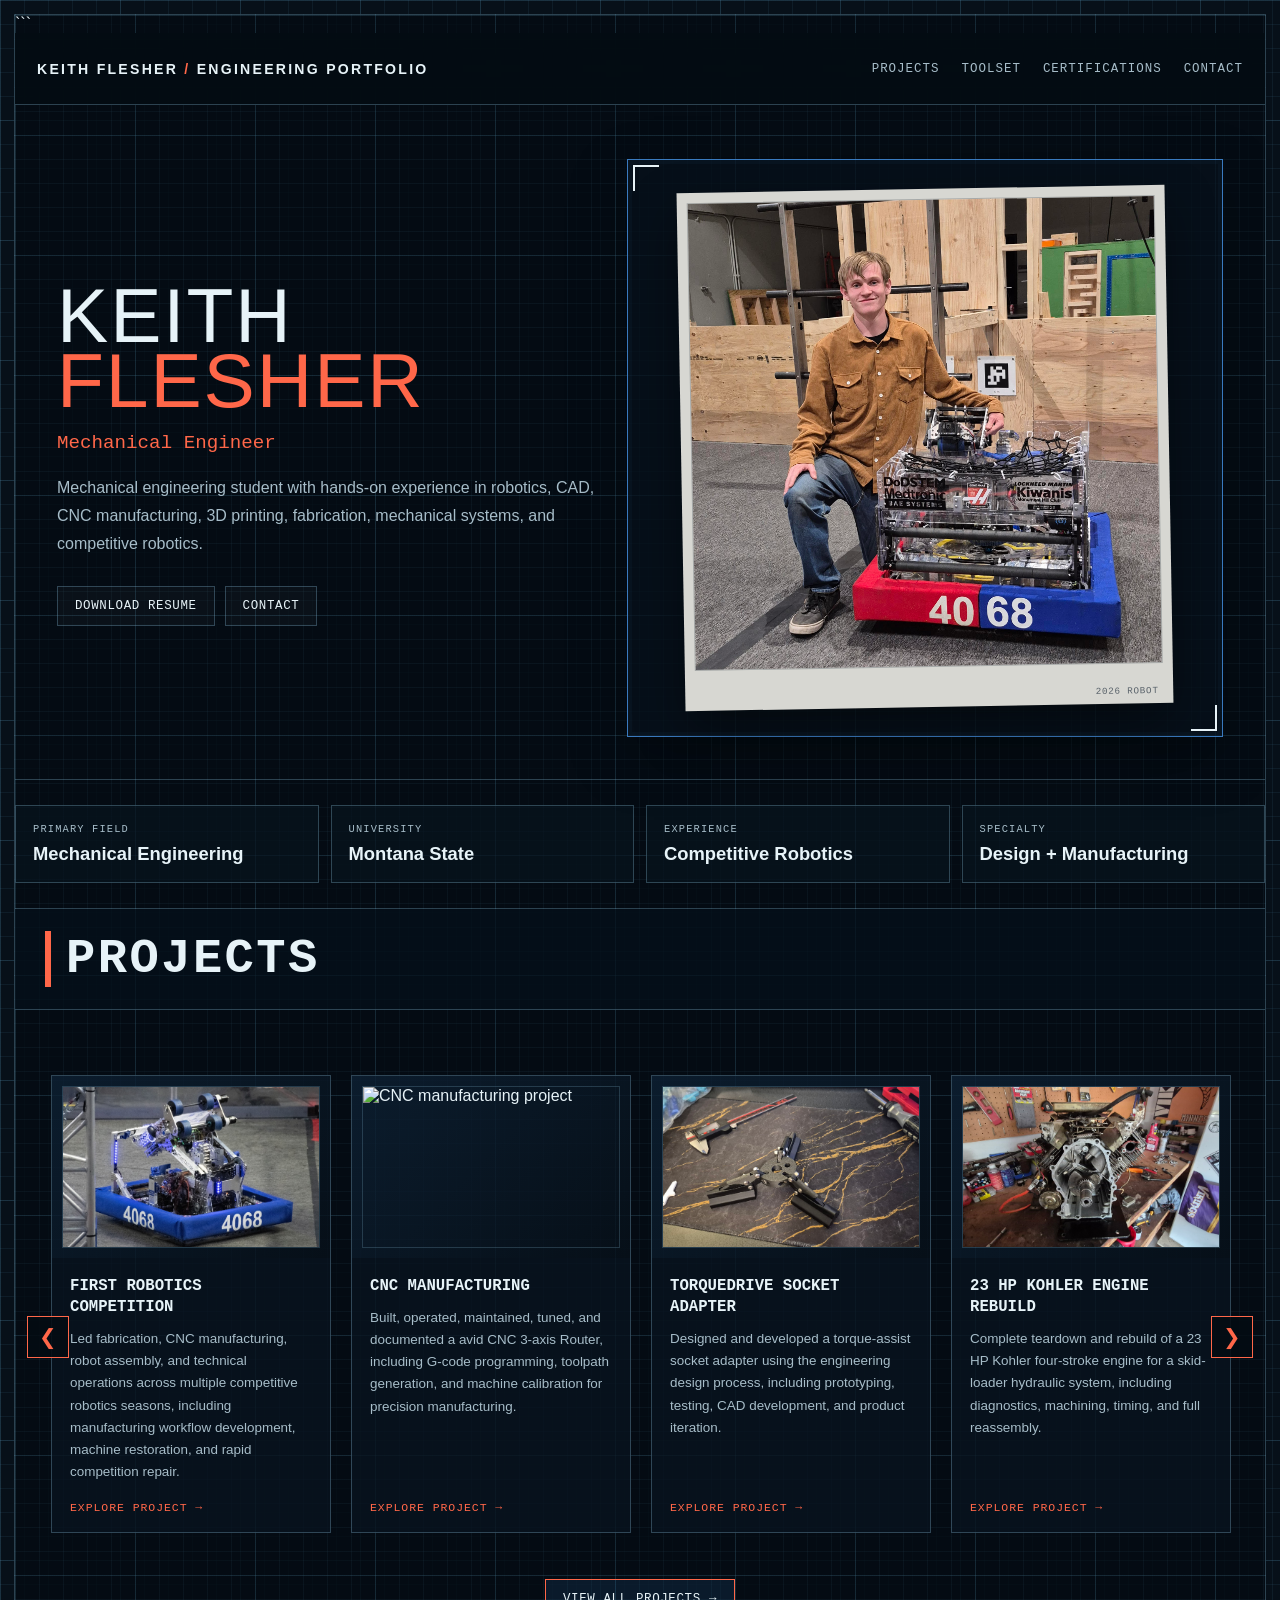
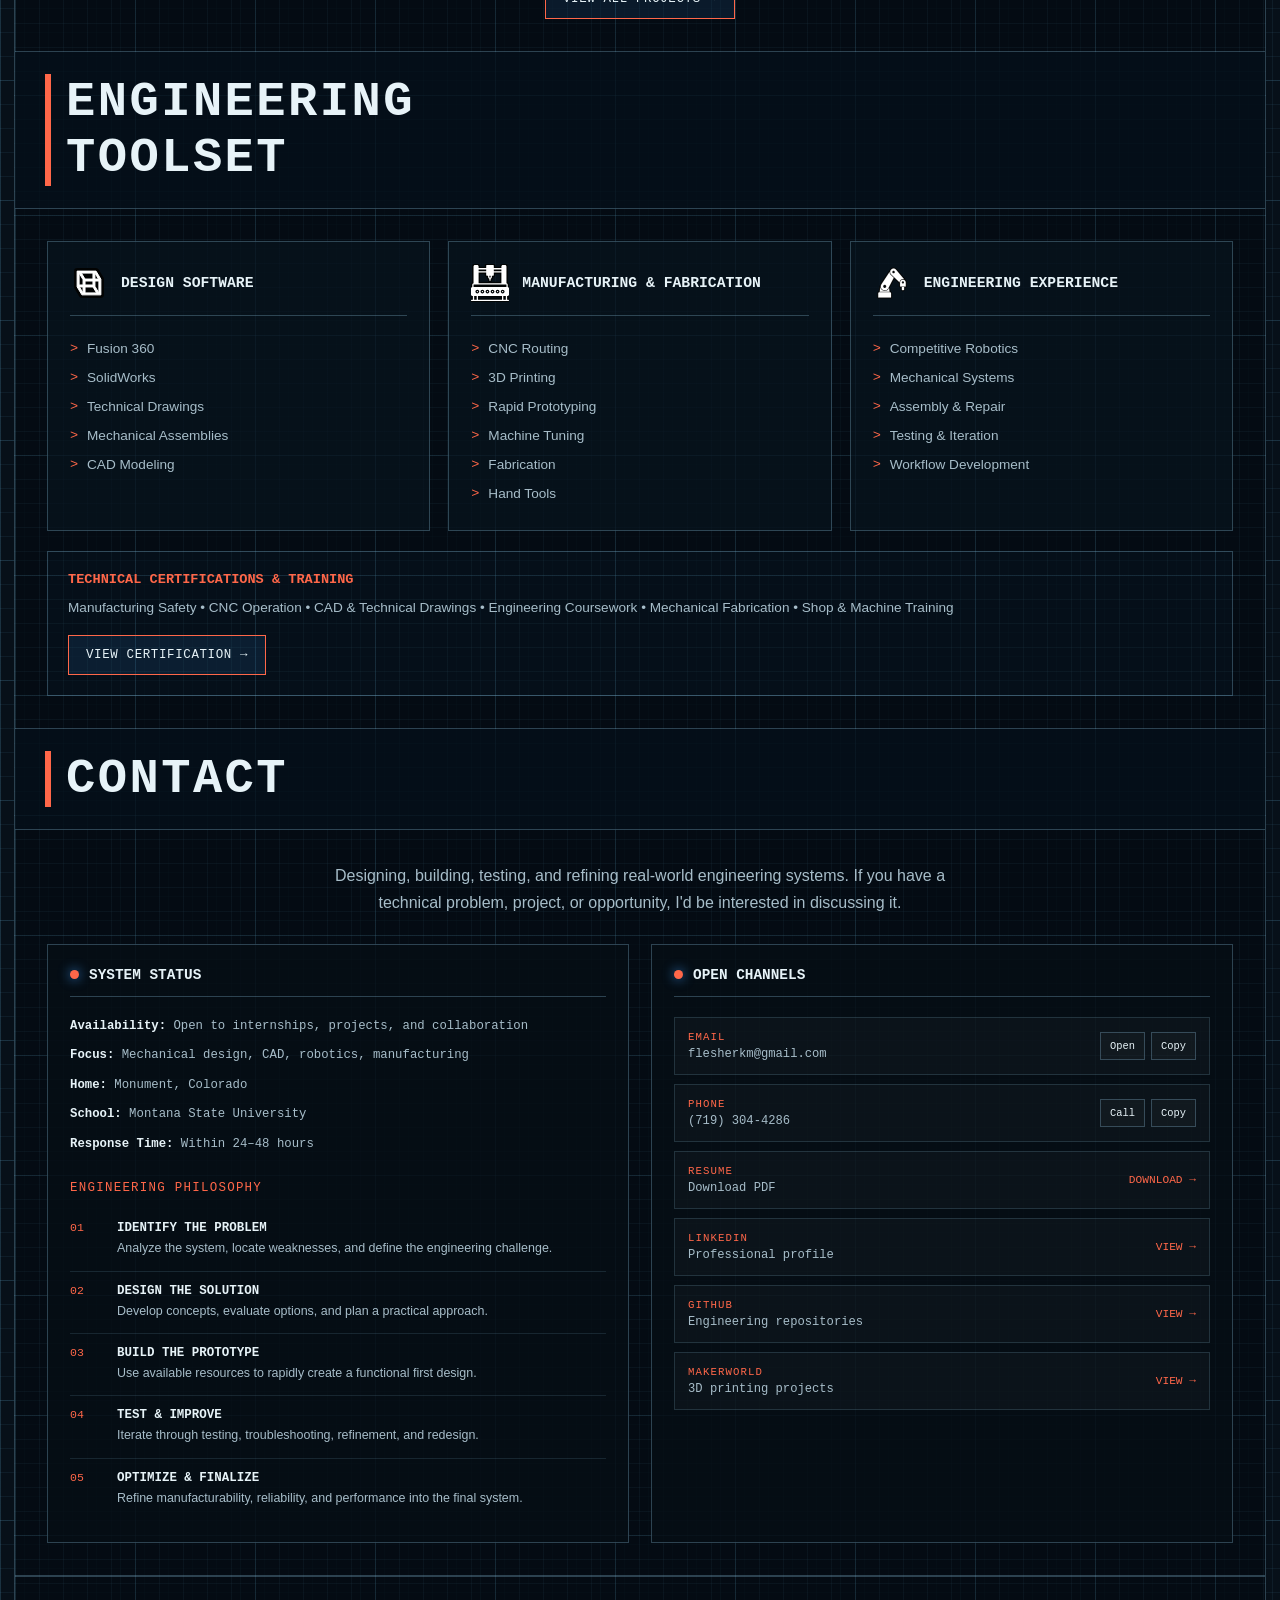
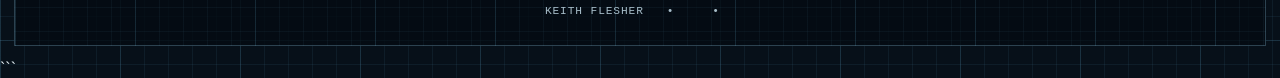
==== index.html @ c988da74 "ugrade styles" ====
<!DOCTYPE html>

<html lang="en">
<head>
  <meta charset="UTF-8" />
  <meta name="viewport" content="width=device-width, initial-scale=1.0" />
  <meta name="description" content="Keith Flesher — Mechanical Engineering Portfolio specializing in robotics, manufacturing, CAD, CNC, and mechanical systems." />

  <title>Keith Flesher | Mechanical Engineering Portfolio</title>

  <link rel="preconnect" href="https://fonts.googleapis.com">
  <link rel="preconnect" href="https://fonts.gstatic.com" crossorigin>
  <link href="https://fonts.googleapis.com/css2?family=Patrick+Hand&display=swap" rel="stylesheet">

  <style>
    :root {
      --bg: #071019;
      --panel: rgba(245, 236, 243, 0.88);
      --panel-light: rgba(8, 20, 31, 0.68);
      --line: rgba(138, 192, 220, 0.30);
      --line-bright: rgba(62, 159, 255, 0.62);
      --grid-small: rgba(102, 177, 218, 0.08);
      --grid-large: rgba(102, 177, 218, 0.14);

      --text: #e7f3f8;
      --muted: #a7bdc9;
      --accent: #ff6749;
      --accent-bright: #6db7ff;
      --orange: #ff6749;

      --paper: #e8e2d2;
      --paper-text: #20242a;

      --max-width: 1500px;
    }

    * {
      box-sizing: border-box;
    }

    html {
      scroll-behavior: smooth;
    }

    body {
      margin: 0;
      color: var(--text);
      font-family: Inter, Arial, Helvetica, sans-serif;

      background-color: var(--bg);

      background-image:
        linear-gradient(var(--grid-large) 1px, transparent 1px),
        linear-gradient(90deg, var(--grid-large) 1px, transparent 1px),
        linear-gradient(var(--grid-small) 1px, transparent 1px),
        linear-gradient(90deg, var(--grid-small) 1px, transparent 1px);

      background-size:
        120px 120px,
        120px 120px,
        24px 24px,
        24px 24px;

      min-height: 100vh;
    }

    body::before,
    body::after {
      content: "";
      position: fixed;
      z-index: -2;
      width: 45vw;
      height: 45vw;
      border-radius: 50%;
      filter: blur(120px);
      opacity: .12;
      background: #ff2ad100;/* Bacground glow */
      pointer-events: none;
    }

    body::before {
      left: -15vw;
      top: -15vw;
    }

    body::after {
      right: -15vw;
      bottom: -18vw;
    }

    a {
      color: inherit;
      text-decoration: none;
    }

    img {
      max-width: 100%;
    }

    /* =========================================================
       MAIN SHELL
    ========================================================= */

    .site-shell {
      width: min(100% - 28px, var(--max-width));
      margin: 14px auto;

      border: 1px solid var(--line);
      min-height: calc(100vh - 28px);

      background-color: rgba(4, 12, 19, 0.82);

      background-image:
        linear-gradient(rgba(102,177,218,.12) 1px, transparent 1px),
        linear-gradient(90deg, rgba(102,177,218,.12) 1px, transparent 1px),
        linear-gradient(rgba(102,177,218,.055) 1px, transparent 1px),
        linear-gradient(90deg, rgba(102,177,218,.055) 1px, transparent 1px);

      background-size:
        120px 120px,
        120px 120px,
        24px 24px,
        24px 24px;

      position: relative;
      overflow: hidden;
    }

    /* =========================================================
       TOP BAR
    ========================================================= */

    .topbar {
      display: flex;
      justify-content: space-between;
      align-items: center;

      min-height: 72px;
      padding: 14px 22px;

      border-bottom: 1px solid var(--line);

      backdrop-filter: blur(12px);

      position: sticky;
      top: 0;
      z-index: 100;

      background: rgba(4, 12, 19, .92);
    }

    .brand {
      font-weight: 800;
      letter-spacing: .16em;
      text-transform: uppercase;
      font-size: .88rem;
    }

    .brand span {
      color: var(--accent);
    }

    .topnav {
      display: flex;
      gap: 22px;

      color: var(--muted);
      font-family: "Courier New", monospace;
      font-size: .78rem;
      text-transform: uppercase;
      letter-spacing: .08em;
    }

    .topnav a {
      transition: color .2s ease;
    }

    .topnav a:hover {
      color: var(--accent);
    }

    /* =========================================================
       MOBILE MENU
    ========================================================= */

    .mobile-menu-button {
      display: none;

      border: 1px solid var(--line);
      background: rgba(62,159,255,.08);
      color: var(--text);

      padding: 9px 12px;
      cursor: pointer;
    }

    .mobile-menu {
      display: none;

      border-bottom: 1px solid var(--line);
      background: rgba(4, 12, 19, .96);
    }

    .mobile-menu.open {
      display: block;
    }

    .mobile-menu a {
      display: block;
      padding: 15px 20px;

      border-bottom: 1px solid rgba(138,192,220,.12);

      color: var(--muted);
      font-family: "Courier New", monospace;
      text-transform: uppercase;
      font-size: .8rem;
    }

    .mobile-menu a:hover {
      color: var(--accent);
      background: rgba(62,159,255,.05);
    }

    /* =========================================================
       PAGE GRID
    ========================================================= */

    .page {
      display: block;
    }

    /* =========================================================
       Scroll-snap
    ========================================================= */

    html {
  scroll-behavior: smooth;
  scroll-snap-type: y mandatory;
}

main > section {
  scroll-snap-align: start;
  scroll-snap-stop: always;
  scroll-margin-top: 72px;
}


   

    .

    .sidebar-nav a:hover,
    .sidebar-nav a.active {
      color: var(--accent);
      border-left-color: var(--accent);
      background: rgba(62,159,255,.07);
    }

    .sidebar-drawing {
      position: absolute;
      left: 18px;
      right: 18px;
      bottom: 24px;

      border: 1px solid var(--line);

      padding: 12px;

      color: var(--muted);

      font-family: "Courier New", monospace;
      font-size: .65rem;
      line-height: 1.65;
    }

    .sidebar-drawing .blue {
      color: var(--accent);
    }

    /* =========================================================
       HERO
    ========================================================= */

    .hero {
      display: grid;
      grid-template-columns: .95fr 1.05fr;

      gap: 30px;

      padding: 54px 42px 42px;

      min-height: 610px;

      border-bottom: 1px solid var(--line);

      align-items: center;
    }

    .eyebrow {
      margin-bottom: 13px;

      color: var(--accent);

      font-family: "Courier New", monospace;
      font-size: .75rem;
      text-transform: uppercase;
      letter-spacing: .15em;
    }

    .hero h1 {
      margin: 0;

      font-family: Impact, Haettenschweiler, "Arial Narrow Bold", sans-serif;
      font-weight: 500;

      font-size: clamp(3rem, 6vw, 6.5rem);
      line-height: .84;

      letter-spacing: .025em;
      text-transform: uppercase;
    }

    .hero h1 span {
      color: var(--accent);
    }

    .hero-subtitle {
      margin: 20px 0;

      color: var(--accent);

      font-family: "Courier New", monospace;
      font-size: 1.2rem;
    }

    .hero-description {
      max-width: 65ch;

      margin: 0;

      color: var(--muted);

      line-height: 1.75;
      font-size: 1rem;
    }

    .hero-meta {
      display: grid;
      gap: 8px;

      margin-top: 25px;

      color: #c9d8df;

      font-family: "Courier New", monospace;
      font-size: .74rem;
      line-height: 1.5;
    }

    /* =========================================================
       HERO VISUAL
    ========================================================= */

    .blueprint-frame {
      border: 1px solid rgba(78, 164, 255, .72);

      padding: 13px;

      position: relative;

      background: rgba(7, 18, 28, .72);

      box-shadow:
        inset 0 0 0 4px rgba(62,159,255,.03),
        0 20px 55px rgba(0,0,0,.25);
    }

    .blueprint-frame::before,
    .blueprint-frame::after {
      content: "";

      position: absolute;

      width: 24px;
      height: 24px;

      border-color: var(--accent);
    }

    .blueprint-frame::before {
      top: 5px;
      left: 5px;

      border-top: 2px solid;
      border-left: 2px solid;
    }

    .blueprint-frame::after {
      bottom: 5px;
      right: 5px;

      border-bottom: 2px solid;
      border-right: 2px solid;
    }

    .hero-photo {
      position: relative;

      transform: rotate(-1deg);

      background: #d7d7d2;

      color: #20252a;

      padding: 10px 10px 30px;

      box-shadow: 0 20px 50px rgba(0,0,0,.42);
    }

    .hero-photo img {
      display: block;

      width: 100%;
      aspect-ratio: 10 / 10;

      object-fit: cover;

      border: 1px solid rgba(20,35,45,.25);
    }

    .hero-photo figcaption {
      margin-top: 10px;

      text-align: center;

      font-family: "Courier New", monospace;
      font-size: .76rem;
    }

    .hero-photo-label {
      position: absolute;

      right: 15px;
      bottom: 7px;

      color: #59626a;

      font-family: "Courier New", monospace;
      font-size: .58rem;
      text-transform: uppercase;
      letter-spacing: .08em;
    }

    /* =========================================================
       HERO BUTTONS
    ========================================================= */

    .hero-buttons {
      display: flex;
      flex-wrap: wrap;
      gap: 10px;

      margin-top: 28px;
    }

    .button {
      display: inline-flex;
      align-items: center;
      justify-content: center;

      padding: 12px 17px;

      border: 1px solid var(--accent);

      background: rgba(62,159,255,.10);

      color: var(--text);

      font-family: "Courier New", monospace;
      font-size: .78rem;
      text-transform: uppercase;
      letter-spacing: .05em;

      cursor: pointer;

      transition:
        background .2s ease,
        color .2s ease,
        transform .2s ease;
    }

    .button:hover {
      background: var(--accent);
      color: #061019;
      transform: translateY(-2px);
    }

    .button.secondary {
      border-color: var(--line);
      background: rgba(255,255,255,.025);
    }

    /* =========================================================
       CATEGORY BAND
    ========================================================= */

    .category-band {
      display: grid;
      grid-template-columns: repeat(3, minmax(0,1fr));

      border-bottom: 1px solid var(--line);
    }

    .category-card {
      padding: 24px 22px;

      border-right: 1px solid var(--line);

      background: rgba(62,159,255,.025);
    }

    .category-card:last-child {
      border-right: 0;
    }

    .category-card .tag {
      color: var(--accent);

      font-family: "Courier New", monospace;
      font-size: .7rem;

      text-transform: uppercase;
      letter-spacing: .14em;
    }

    .category-card h3 {
      margin: 9px 0;

      font-family: "Courier New", monospace;
      font-size: 1rem;

      text-transform: uppercase;
    }

    .category-card p {
      margin: 0;

      color: var(--muted);

      font-size: .86rem;
      line-height: 1.6;
    }

    /* =========================================================
       GENERAL SECTION
    ========================================================= */

    .section {
      border-bottom: 1px solid var(--line);
    }

    .section-header {
      display: grid;
      grid-template-columns: 65px minmax(180px, 300px) minmax(0,1fr);

      gap: 18px;
      align-items: center;

      padding: 22px 30px;

      border-bottom: 1px solid var(--line);

      background: rgba(5,17,27,.72);
    }

    .section-number {
      color: var(--accent);

      font-family: "Courier New", monospace;
      font-size: 1.8rem;
    }

    .section-header h2 {
      margin: 0;

      padding-left: 15px;

      border-left: 6px solid var(--orange);

      font-family: "Courier New", monospace;
      font-size: 3.05rem;

      text-transform: uppercase;
      letter-spacing: .05em;
    }

    .section-header p {
      margin: 0;

      color: var(--muted);

      line-height: 1.55;
      font-size: .86rem;
    }

    .section-content {
      padding: 32px;
    }

    /* =========================================================
       PROFILE / ABOUT
    ========================================================= */

    .profile-grid {
      display: grid;
      grid-template-columns: 1.2fr .8fr;

      gap: 25px;
      align-items: start;
    }

    .technical-copy h3 {
      margin: 0 0 12px;

      font-family: "Courier New", monospace;

      text-transform: uppercase;
      font-size: 1.1rem;
    }

    .technical-copy p {
      margin: 0;

      color: var(--muted);

      line-height: 1.8;
    }

    .paper-note {
      position: relative;

      padding: 20px 20px 24px;

      background: var(--paper);
      color: var(--paper-text);

      box-shadow: 0 18px 42px rgba(0,0,0,.34);

      transform: rotate(-1.2deg);

      font-family: "Patrick Hand", "Segoe Print", cursive;

      font-size: 1.05rem;
    }

    .paper-note h3,
    .paper-note p,
    .paper-note ul,
    .paper-note li {
      color: var(--paper-text);
    }

    .paper-note h3 {
      margin: 0 0 10px;

      font-size: 1.3rem;
      letter-spacing: .03em;
    }

    .paper-note p {
      margin: 0;

      line-height: 1.55;
    }

    .paper-note ul {
      margin: 0;
      padding-left: 1.25rem;

      line-height: 1.5;
    }

    /* =========================================================
       PROJECTS
    ========================================================= */

    .projects-intro {
      max-width: 70ch;

      margin: 0 0 25px;

      color: var(--muted);

      line-height: 1.7;
    }

    .project-slider-container {
      position: relative;
    }

    .project-slider {
      display: grid;
      grid-auto-flow: column;
      grid-auto-columns: minmax(280px, 350px);

      gap: 20px;

      overflow-x: auto;
      scroll-behavior: smooth;

      padding: 8px 4px 22px;

      scrollbar-width: thin;
      scrollbar-color: var(--accent) rgba(255,255,255,.05);
    }

    .project-slider::-webkit-scrollbar {
      height: 7px;
    }

    .project-slider::-webkit-scrollbar-track {
      background: rgba(255,255,255,.04);
    }

    .project-slider::-webkit-scrollbar-thumb {
      background: var(--accent);
    }

    .project-card {
      display: flex;
      flex-direction: column;

      min-height: 420px;

      border: 1px solid var(--line);

      background: rgba(8,20,31,.78);

      overflow: hidden;

      transition:
        transform .2s ease,
        border-color .2s ease,
        box-shadow .2s ease;
    }

    .project-card:hover {
      transform: translateY(-5px);

      border-color: var(--line-bright);

      box-shadow: 0 20px 45px rgba(0,0,0,.30);
    }

    .project-image-wrap {
      position: relative;

      padding: 10px;

      background:
        linear-gradient(
          135deg,
          rgba(62,159,255,.08),
          rgba(0,0,0,.12)
        );
    }

    .project-card img {
      display: block;

      width: 100%;
      aspect-ratio: 16 / 10;

      object-fit: cover;

      border: 1px solid rgba(138,192,220,.22);
    }

    .project-number {
      position: absolute;

      top: 18px;
      left: 18px;

      padding: 4px 7px;

      background: rgba(4,12,19,.88);

      border: 1px solid var(--line);

      color: var(--accent);

      font-family: "Courier New", monospace;
      font-size: .65rem;
    }

    .project-card-content {
      display: flex;
      flex-direction: column;

      flex: 1;

      padding: 18px;
    }

    .project-card h3 {
      margin: 0 0 10px;

      font-family: "Courier New", monospace;
      font-size: .98rem;

      text-transform: uppercase;
      line-height: 1.35;
    }

    .project-card p {
      margin: 0;

      color: var(--muted);

      font-size: .84rem;
      line-height: 1.65;
    }

    .project-link {
      margin-top: auto;
      padding-top: 18px;

      color: var(--accent);

      font-family: "Courier New", monospace;
      font-size: .72rem;

      text-transform: uppercase;
      letter-spacing: .08em;
    }

    .slider-btn {
      position: absolute;
      top: 45%;
      z-index: 5;

      width: 42px;
      height: 42px;

      border: 1px solid var(--accent);

      background: rgba(4,12,19,.88);

      color: var(--accent);

      cursor: pointer;

      font-size: 1.3rem;
    }

    .slider-btn:hover {
      background: var(--accent);
      color: #061019;
    }

    .prev-btn {
      left: -20px;
    }

    .next-btn {
      right: -20px;
    }

    .project-footer {
      margin-top: 24px;

      display: flex;
      justify-content: center;
    }

    /* =========================================================
       TOOLSET
    ========================================================= */

    .toolset-grid {
      display: grid;
      grid-template-columns: repeat(3, minmax(0,1fr));

      gap: 18px;
    }

    .tool-card {
      border: 1px solid var(--line);

      padding: 22px;

      background: rgba(8,20,31,.70);
    }

    .tool-card-header {
      display: flex;
      align-items: center;
      gap: 13px;

      margin-bottom: 18px;

      padding-bottom: 13px;

      border-bottom: 1px solid var(--line);
    }

    .tool-icon {
      width: 38px;
      height: 38px;

      object-fit: contain;

      filter:
        
        invert(100%)
        
       
    }

    .tool-card h3 {
      margin: 0;

      font-family: "Courier New", monospace;
      font-size: .92rem;

      text-transform: uppercase;
    }

    .tool-card ul {
      margin: 0;
      padding: 0;

      list-style: none;
    }

    .tool-card li {
      position: relative;

      padding: 7px 0 7px 17px;

      color: var(--muted);

      font-size: .85rem;
    }

    .tool-card li::before {
      content: ">";
      position: absolute;
      left: 0;

      color: var(--accent);

      font-family: "Courier New", monospace;
    }

    .certifications {
      margin-top: 20px;

      border: 1px solid var(--line);

      padding: 20px;

      background: rgba(62,159,255,.025);
    }

    .certifications h3 {
      margin: 0 0 10px;

      color: var(--accent);

      font-family: "Courier New", monospace;
      font-size: .85rem;

      text-transform: uppercase;
    }

    .certifications p {
      margin: 0 0 15px;

      color: var(--muted);

      line-height: 1.65;
      font-size: .85rem;
    }

    /* =========================================================
       METRICS
    ========================================================= */

    .metrics {
      display: grid;
      grid-template-columns: repeat(4, minmax(0,1fr));

      gap: 12px;

      margin-top: 25px;
    }

    .metric {
      border: 1px solid var(--line);

      padding: 17px;

      background: rgba(8,20,31,.7);
    }

    .metric span {
      display: block;

      color: var(--muted);

      font-family: "Courier New", monospace;
      font-size: .65rem;

      text-transform: uppercase;
      letter-spacing: .11em;
    }

    .metric strong {
      display: block;

      margin-top: 8px;

      color: var(--text);

      font-size: 1.15rem;
    }

    /* =========================================================
       CONTACT
    ========================================================= */

    .contact-intro {
      margin: 0 auto 28px;

      max-width: 70ch;

      text-align: center;

      color: var(--muted);

      line-height: 1.7;
    }

    .terminal-grid {
      display: grid;
      grid-template-columns: 1fr 1fr;

      gap: 22px;
    }

    .terminal-card {
      border: 1px solid var(--line);

      background: rgba(5,14,22,.80);

      padding: 22px;
    }

    .terminal-header {
      display: flex;
      align-items: center;
      gap: 10px;

      margin-bottom: 20px;

      padding-bottom: 13px;

      border-bottom: 1px solid var(--line);
    }

    .status-dot {
      width: 9px;
      height: 9px;

      border-radius: 50%;

      background: var(--accent);

      box-shadow: 0 0 12px rgba(62,159,255,.8);
    }

    .terminal-header h3 {
      margin: 0;

      font-family: "Courier New", monospace;
      font-size: .9rem;

      text-transform: uppercase;
    }

    .status-list {
      display: grid;
      gap: 11px;

      color: var(--muted);

      font-family: "Courier New", monospace;
      font-size: .77rem;
      line-height: 1.5;
    }

    .status-list p {
      margin: 0;
    }

    .status-list b {
      color: var(--text);
    }

    /* =========================================================
       ENGINEERING PHILOSOPHY
    ========================================================= */

    .philosophy {
      margin-top: 28px;
    }

    .philosophy-title {
      margin: 0 0 14px;

      color: var(--accent);

      font-family: "Courier New", monospace;
      font-size: .78rem;

      text-transform: uppercase;
      letter-spacing: .1em;
    }

    .philosophy-item {
      display: grid;
      grid-template-columns: 35px 1fr;

      gap: 12px;

      padding: 12px 0;

      border-bottom: 1px solid rgba(138,192,220,.14);
    }

    .philosophy-item:last-child {
      border-bottom: 0;
    }

    .philosophy-number {
      color: var(--accent);

      font-family: "Courier New", monospace;
      font-size: .72rem;
    }

    .philosophy-item h4 {
      margin: 0 0 4px;

      font-family: "Courier New", monospace;
      font-size: .78rem;

      text-transform: uppercase;
    }

    .philosophy-item p {
      margin: 0;

      color: var(--muted);

      font-size: .78rem;
      line-height: 1.55;
    }

    /* =========================================================
       CHANNELS
    ========================================================= */

    .channel-list {
      display: grid;
      gap: 9px;
    }

    .channel-row {
      display: flex;
      justify-content: space-between;
      align-items: center;

      gap: 15px;

      padding: 13px;

      border: 1px solid rgba(138,192,220,.18);

      background: rgba(255,255,255,.025);

      transition:
        border-color .2s ease,
        background .2s ease;
    }

    .channel-row:hover {
      border-color: var(--line-bright);
      background: rgba(62,159,255,.045);
    }

    .channel-row span {
      display: block;

      color: var(--accent);

      font-family: "Courier New", monospace;
      font-size: .67rem;

      text-transform: uppercase;
      letter-spacing: .1em;
    }

    .channel-row p {
      margin: 4px 0 0;

      color: var(--muted);

      font-family: "Courier New", monospace;
      font-size: .76rem;
    }

    .channel-actions {
      display: flex;
      gap: 6px;
    }

    .channel-actions a,
    .channel-actions button {
      border: 1px solid var(--line);

      background: rgba(255,255,255,.025);

      color: var(--text);

      padding: 7px 9px;

      font-family: "Courier New", monospace;
      font-size: .65rem;

      cursor: pointer;
    }

    .channel-actions a:hover,
    .channel-actions button:hover {
      border-color: var(--accent);
      color: var(--accent);
    }

    .channel-arrow {
      color: var(--accent);

      font-family: "Courier New", monospace;
      font-size: .7rem;
      text-transform: uppercase;
    }

    /* =========================================================
       FOOTER
    ========================================================= */

    .footer {
      padding: 28px;

      border-top: 1px solid var(--line);

      text-align: center;

      color: var(--muted);

      font-family: "Courier New", monospace;
      font-size: .7rem;

      letter-spacing: .08em;
      text-transform: uppercase;
    }

    .footer strong {
      color: var(--accent);
    }

    /* =========================================================
       RESPONSIVE
    ========================================================= */

    @media (max-width: 1100px) {
      .page {
        grid-template-columns: 1fr;
      }

      .sidebar {
        display: none;
      }

      .hero {
        grid-template-columns: 1fr;
      }

      .profile-grid {
        grid-template-columns: 1fr;
      }

      .toolset-grid {
        grid-template-columns: repeat(2, minmax(0,1fr));
      }

      .metrics {
        grid-template-columns: repeat(2, minmax(0,1fr));
      }

      .topnav {
        display: none;
      }

      .mobile-menu-button {
        display: block;
      }
    }

    @media (max-width: 800px) {
      .site-shell {
        width: 100%;
        margin: 0;

        border-left: 0;
        border-right: 0;
      }

      .hero {
        padding: 38px 22px;
      }

      .section-content {
        padding: 24px 20px;
      }

      .section-header {
        grid-template-columns: 50px 1fr;

        padding: 18px 20px;
      }

      .section-header p {
        grid-column: 1 / -1;
      }

      .category-band {
        grid-template-columns: 1fr;
      }

      .category-card {
        border-right: 0;
        border-bottom: 1px solid var(--line);
      }

      .category-card:last-child {
        border-bottom: 0;
      }

      .toolset-grid {
        grid-template-columns: 1fr;
      }

      .terminal-grid {
        grid-template-columns: 1fr;
      }

      .slider-btn {
        display: none;
      }
    }

    @media (max-width: 600px) {
      .topbar {
        padding: 13px 16px;
      }

      .brand {
        font-size: .72rem;
      }

      .hero h1 {
        font-size: clamp(3rem, 16vw, 5rem);
      }

      .hero-subtitle {
        font-size: .95rem;
      }

      .hero-description {
        font-size: .9rem;
      }

      .hero-meta {
        font-size: .66rem;
      }

      .hero-buttons {
        flex-direction: column;
      }

      .button {
        width: 100%;
      }

      .metrics {
        grid-template-columns: 1fr;
      }

      .project-slider {
        grid-auto-columns: minmax(270px, 85vw);
      }

      .channel-row {
        align-items: flex-start;
        flex-direction: column;
      }

      .channel-actions {
        width: 100%;
      }

      .channel-actions a,
      .channel-actions button {
        flex: 1;
        text-align: center;
      }
    }
  </style>

</head>

<body>

  <div class="site-shell">

```
<!-- =====================================================
     TOP NAVIGATION
====================================================== -->

<header class="topbar">

  <a href="#top" class="brand">
    Keith Flesher <span>/</span> Engineering Portfolio
  </a>

  <nav class="topnav">
    <a href="projects/projects-list.html">Projects</a>
    <a href="#experience-skills">Toolset</a>
    <a href="projects/certifications-list.html">Certifications</a>
    <a href="#contact">Contact</a>
  </nav>

  <button class="mobile-menu-button" id="mobileMenuButton">
    MENU
  </button>

</header>

<div class="mobile-menu" id="mobileMenu">
  <a href="#top">Home</a>
  <a href="#about">Profile</a>
  <a href="#projects">Projects</a>
  <a href="#experience-skills">Engineering Toolset</a>
  <a href="projects/certifications-list.html">Certifications</a>
  <a href="#contact">Contact</a>
</div>


<div class="page" id="top">


    <!-- =====================================================
         HERO
    ====================================================== -->

    <section class="hero">

      <div>

        <div class="eyebrow">

        </div>

        <h1>
          Keith<br>
          <span>Flesher</span>
        </h1>

        <div class="hero-subtitle">
          Mechanical Engineer
        </div>

        <p class="hero-description">
          Mechanical engineering student with hands-on experience in
          robotics, CAD, CNC manufacturing, 3D printing, fabrication,
          mechanical systems, and competitive robotics.
        </p>

       
       
       
        <div class="hero-buttons">

          <a
            href="Resume.pdf"
            class="button secondary"
            target="_blank"
          >
            Download Resume
          </a>

         

          <a
            href="#contact"
            class="button secondary"
          >
            Contact
          </a>

        </div>

      </div>


      <div class="blueprint-frame">

        <figure class="hero-photo">

          <img
            src="./assets/png/main pick.jpg"
            alt="Keith Flesher engineering portfolio"
          />

          <figcaption>
           <!-- /*hero image tile*/-->
          </figcaption>

          <div class="hero-photo-label">
            2026 Robot
          </div>

        </figure>

      </div>

    </section>


    
    <!-- =====================================================
         PROFILE
    ====================================================== -->

    <section class="section" id="about">

        <div class="metrics">

          <div class="metric">
            <span>Primary Field</span>
            <strong>Mechanical Engineering</strong>
          </div>

          <div class="metric">
            <span>University</span>
            <strong>Montana State</strong>
          </div>

          <div class="metric">
            <span>Experience</span>
            <strong>Competitive Robotics</strong>
          </div>

          <div class="metric">
            <span>Specialty</span>
            <strong>Design + Manufacturing</strong>
          </div>

        </div>
<p class="projects-intro">
         
        </p>
      </div>

    </section>


    <!-- =====================================================
         PROJECTS
    ====================================================== -->

    <section class="section" id="projects">

      <div class="section-header">
        <h2>
          PROJECTS
        </h2>
      </div>

      <div class="section-content">
        <p class="projects-intro">
        </p>

        <div class="project-slider-container">

          <button
            class="slider-btn prev-btn"
            id="prevBtn"
            aria-label="Previous projects"
          >
            &#10094;
          </button>


          <div class="project-slider" id="projectSlider">


            <!-- PROJECT 1 -->

            <a
              href="projects/project-1.html"
              class="project-card"
            >

              <div class="project-image-wrap">

                <img
                  src="./assets/jpeg/project-1.1.jpg"
                  alt="FRC robotics engineering and fabrication"
                  loading="lazy"
                />

              </div>

              <div class="project-card-content">

                <h3>
                  First Robotics Competition 
                </h3>

                <p>
                  Led fabrication, CNC manufacturing, robot assembly,
                  and technical operations across multiple competitive
                  robotics seasons, including manufacturing workflow
                  development, machine restoration, and rapid
                  competition repair.
                </p>

                <div class="project-link">
                  Explore Project →
                </div>

              </div>

            </a>


            <!-- PROJECT 2 -->

            <a
              href="projects/project-2.html"
              class="project-card"
            >

              <div class="project-image-wrap">

                <img
                  src="./assets/jpeg/project-2.1.jpg"
                  alt="CNC manufacturing project"
                  loading="lazy"
                />


              </div>

              <div class="project-card-content">

                <h3>
                  CNC Manufacturing
                </h3>

                <p>
                  Built, operated, maintained, tuned, and documented
                  a avid CNC 3-axis Router, including G-code programming, toolpath generation, and machine calibration for precision manufacturing. 
                </p>

                <div class="project-link">
                  Explore Project →
                </div>

              </div>

            </a>


            <!-- PROJECT 3 -->

            <a
              href="projects/project-3.html"
              class="project-card"
            >

              <div class="project-image-wrap">

                <img
                  src="./assets/jpeg/project-3.1.jpg"
                  alt="TorqueDrive socket adapter project"
                  loading="lazy"
                />

                

              </div>

              <div class="project-card-content">

                <h3>
                  TorqueDrive Socket Adapter
                </h3>

                <p>
                  Designed and developed a torque-assist socket
                  adapter using the engineering design process,
                  including prototyping, testing, CAD development,
                  and product iteration.
                </p>

                <div class="project-link">
                  Explore Project →
                </div>

              </div>

            </a>


            <!-- PROJECT 4 -->

            <a
              href="projects/project-4.html"
              class="project-card"
            >

              <div class="project-image-wrap">

                <img
                  src="./assets/jpeg/project-4.1.jpg"
                  alt="23 horsepower Kohler engine rebuild"
                  loading="lazy"
                />

             

              </div>

              <div class="project-card-content">

                <h3>
                  23 HP Kohler Engine Rebuild
                </h3>

                <p>
                  Complete teardown and rebuild of a 23 HP Kohler
                  four-stroke engine for a skid-loader hydraulic
                  system, including diagnostics, machining, timing,
                  and full reassembly.
                </p>

                <div class="project-link">
                  Explore Project →
                </div>

              </div>

            </a>


            <!-- PROJECT 5 -->
<!--
            <a
              href="projects/project-5.html"
              class="project-card"
            >

              <div class="project-image-wrap">

                <img
                  src="./assets/png/project-5.png"
                  alt="Swap Mini portable retro gaming system"
                  loading="lazy"
                />

                <div class="project-number">
                  PROJECT / 05
                </div>

              </div>

              <div class="project-card-content">

                <h3>
                  Swap Mini — Portable Retro Gaming System
                </h3>

                <p>
                  Developed a custom handheld retro gaming system
                  using PCB design, Raspberry Pi integration,
                  reverse engineering, and custom CAD enclosure
                  development.
                </p>

                <div class="project-link">
                  Explore Project →
                </div>

              </div>

            </a>
-->


            <!-- PROJECT 6 -->
<!--
            <a
              href="projects/project-6.html"
              class="project-card"
            >

              <div class="project-image-wrap">

                <img
                  src="./assets/png/project-6.png"
                  alt="Engineering project"
                  loading="lazy"
                />

                <div class="project-number">
                  PROJECT / 06
                </div>

              </div>

              <div class="project-card-content">

                <h3>
                  Engineering Project
                </h3>

                <p>
                  Additional engineering project documentation,
                  development, fabrication, or technical work.
                </p>

                <div class="project-link">
                  Explore Project →
                </div>

              </div>

            </a>

          </div>
-->

          <button
            class="slider-btn next-btn"
            id="nextBtn"
            aria-label="Next projects"
          >
            &#10095;
          </button>

        </div>


        <div class="project-footer">

          <a
            href="projects/projects-list.html"
            class="button"
          >
            View All Projects →
          </a>

        </div>

      </div>

    </section>



    <!-- =====================================================
         ENGINEERING TOOLSET
    ====================================================== -->

    <section class="section" id="experience-skills">

      <div class="section-header">

        

        <h2>
          Engineering Toolset
        </h2>

        

      </div>


      <div class="section-content">

        <div class="toolset-grid">


          <!-- DESIGN -->

          <div class="tool-card">

            <div class="tool-card-header">

              <img
                src="./assets/svg/extrude-svgrepo-com.svg"
                alt="Design software icon"
                class="tool-icon"
              />

              <h3>
                Design Software
              </h3>

            </div>

            <ul>
              <li>Fusion 360</li>
              <li>SolidWorks</li>
              <li>Technical Drawings</li>
              <li>Mechanical Assemblies</li>
              <li>CAD Modeling</li>
            </ul>

          </div>


          <!-- MANUFACTURING -->

          <div class="tool-card">

            <div class="tool-card-header">

              <img
                src="./assets/svg/industrial-robot-factory-svgrepo-com.svg"
                alt="Manufacturing icon"
                class="tool-icon"
              />

              <h3>
                Manufacturing & Fabrication
              </h3>

            </div>

            <ul>
              <li>CNC Routing</li>
              <li>3D Printing</li>
              <li>Rapid Prototyping</li>
              <li>Machine Tuning</li>
              <li>Fabrication</li>
              <li>Hand Tools</li>
            </ul>

          </div>


          <!-- ENGINEERING -->

          <div class="tool-card">

            <div class="tool-card-header">

              <img
                src="./assets/svg/robot-arm-1-svgrepo-com.svg"
                alt="Engineering experience icon"
                class="tool-icon"
              />

              <h3>
                Engineering Experience
              </h3>

            </div>

            <ul>
              <li>Competitive Robotics</li>
              <li>Mechanical Systems</li>
              <li>Assembly & Repair</li>
              <li>Testing & Iteration</li>
              <li>Workflow Development</li>
            </ul>

          </div>

        </div>


        <div class="certifications">

          <h3>
            Technical Certifications & Training
          </h3>

          <p>
            Manufacturing Safety • CNC Operation • CAD & Technical
            Drawings • Engineering Coursework • Mechanical Fabrication
            • Shop & Machine Training
          </p>

          <a
            href="projects/certifications-list.html"
            class="button"
          >
            View Certification →
          </a>

        </div>

      </div>

    </section>


    <!-- =====================================================
         CONTACT
    ====================================================== -->

    <section class="section" id="contact">

      <div class="section-header">

       

        <h2>
          Contact 
        </h2>

      

      </div>


      <div class="section-content">

        <p class="contact-intro">
          Designing, building, testing, and refining real-world
          engineering systems. If you have a technical problem,
          project, or opportunity, I'd be interested in discussing it.
        </p>


        <div class="terminal-grid">


          <!-- SYSTEM STATUS -->

          <div class="terminal-card">

            <div class="terminal-header">

              <span class="status-dot"></span>

              <h3>
                System Status
              </h3>

            </div>


            <div class="status-list">

              <p>
                <b>Availability:</b>
                Open to internships, projects, and collaboration
              </p>

              <p>
                <b>Focus:</b>
                Mechanical design, CAD, robotics, manufacturing
              </p>

              <p>
                <b>Home:</b>
                Monument, Colorado
              </p>

              <p>
                <b>School:</b>
                Montana State University
              </p>

              <p>
                <b>Response Time:</b>
                Within 24–48 hours
              </p>

            </div>


            <div class="philosophy">

              <div class="philosophy-title">
                Engineering Philosophy
              </div>


              <div class="philosophy-item">

                <div class="philosophy-number">
                  01
                </div>

                <div>

                  <h4>
                    Identify the Problem
                  </h4>

                  <p>
                    Analyze the system, locate weaknesses,
                    and define the engineering challenge.
                  </p>

                </div>

              </div>


              <div class="philosophy-item">

                <div class="philosophy-number">
                  02
                </div>

                <div>

                  <h4>
                    Design the Solution
                  </h4>

                  <p>
                    Develop concepts, evaluate options,
                    and plan a practical approach.
                  </p>

                </div>

              </div>


              <div class="philosophy-item">

                <div class="philosophy-number">
                  03
                </div>

                <div>

                  <h4>
                    Build the Prototype
                  </h4>

                  <p>
                    Use available resources to rapidly
                    create a functional first design.
                  </p>

                </div>

              </div>


              <div class="philosophy-item">

                <div class="philosophy-number">
                  04
                </div>

                <div>

                  <h4>
                    Test & Improve
                  </h4>

                  <p>
                    Iterate through testing, troubleshooting,
                    refinement, and redesign.
                  </p>

                </div>

              </div>


              <div class="philosophy-item">

                <div class="philosophy-number">
                  05
                </div>

                <div>

                  <h4>
                    Optimize & Finalize
                  </h4>

                  <p>
                    Refine manufacturability, reliability,
                    and performance into the final system.
                  </p>

                </div>

              </div>

            </div>

          </div>


          <!-- CONTACT CHANNELS -->

          <div class="terminal-card">

            <div class="terminal-header">

              <span class="status-dot"></span>

              <h3>
                Open Channels
              </h3>

            </div>


            <div class="channel-list">


              <!-- EMAIL -->

              <div class="channel-row">

                <div>

                  <span>
                    Email
                  </span>

                  <p>
                    flesherkm@gmail.com
                  </p>

                </div>

                <div class="channel-actions">

                  <a href="mailto:flesherkm@gmail.com">
                    Open
                  </a>

                  <button
                    onclick="copyText('flesherkm@gmail.com', this)"
                  >
                    Copy
                  </button>

                </div>

              </div>


              <!-- PHONE -->

              <div class="channel-row">

                <div>

                  <span>
                    Phone
                  </span>

                  <p>
                    (719) 304-4286
                  </p>

                </div>

                <div class="channel-actions">

                  <a href="tel:7193044286">
                    Call
                  </a>

                  <button
                    onclick="copyText('(719) 304-4286', this)"
                  >
                    Copy
                  </button>

                </div>

              </div>


              <!-- RESUME -->

              <a
                class="channel-row"
                href="Resume.pdf"
                target="_blank"
              >

                <div>

                  <span>
                    Resume
                  </span>

                  <p>
                    Download PDF
                  </p>

                </div>

                <div class="channel-arrow">
                  Download →
                </div>

              </a>


              <!-- LINKEDIN -->

              <a
                class="channel-row"
                href="https://linkedin.com/in/keith-flesher-48b952360/"
                target="_blank"
                rel="noopener noreferrer"
              >

                <div>

                  <span>
                    LinkedIn
                  </span>

                  <p>
                    Professional profile
                  </p>

                </div>

                <div class="channel-arrow">
                  View →
                </div>

              </a>


              <!-- GITHUB -->

              <a
                class="channel-row"
                href="https://github.com/keithflesher"
                target="_blank"
                rel="noopener noreferrer"
              >

                <div>

                  <span>
                    GitHub
                  </span>

                  <p>
                    Engineering repositories
                  </p>

                </div>

                <div class="channel-arrow">
                  View →
                </div>

              </a>


              <!-- MAKERWORLD -->

              <a
                class="channel-row"
                href="https://makerworld.com/en/@Flesher_3D"
                target="_blank"
                rel="noopener noreferrer"
              >

                <div>

                  <span>
                    MakerWorld
                  </span>

                  <p>
                    3D printing projects
                  </p>

                </div>

                <div class="channel-arrow">
                  View →
                </div>

              </a>

            </div>

          </div>

        </div>

      </div>

    </section>


    <!-- =====================================================
         FOOTER
    ====================================================== -->

    <footer class="footer">

      
        Keith Flesher 
      

      &nbsp; • &nbsp;

      

      &nbsp; • &nbsp;

      
        
      </a>

    </footer>

  </main>

</div>
```

  </div>

  <!-- =========================================================
       JAVASCRIPT
  ========================================================== -->

  <script>

    /* =========================================================
       MOBILE MENU
    ========================================================= */

    const mobileMenuButton =
      document.getElementById("mobileMenuButton");

    const mobileMenu =
      document.getElementById("mobileMenu");

    mobileMenuButton.addEventListener("click", () => {

      mobileMenu.classList.toggle("open");

      mobileMenuButton.textContent =
        mobileMenu.classList.contains("open")
          ? "CLOSE"
          : "MENU";

    });


    document.querySelectorAll(".mobile-menu a").forEach(link => {

      link.addEventListener("click", () => {

        mobileMenu.classList.remove("open");

        mobileMenuButton.textContent = "MENU";

      });

    });


    /* =========================================================
       PROJECT SLIDER
    ========================================================== */

    const slider =
      document.getElementById("projectSlider");

    const nextBtn =
      document.getElementById("nextBtn");

    const prevBtn =
      document.getElementById("prevBtn");


    nextBtn.addEventListener("click", () => {

      slider.scrollBy({
        left: 390,
        behavior: "smooth"
      });

    });


    prevBtn.addEventListener("click", () => {

      slider.scrollBy({
        left: -390,
        behavior: "smooth"
      });

    });


    /* =========================================================
       COPY CONTACT INFORMATION
    ========================================================== */

    function copyText(text, button) {

      navigator.clipboard.writeText(text)
        .then(() => {

          const originalText = button.innerText;

          button.innerText = "Copied!";

          setTimeout(() => {

            button.innerText = originalText;

          }, 2000);

        })
        .catch(() => {

          button.innerText = "Failed";

          setTimeout(() => {

            button.innerText = "Copy";

          }, 2000);

        });

    }


    /* =========================================================
       ACTIVE SIDEBAR SECTION
    ========================================================== */

    const sections = document.querySelectorAll(
      "main section[id]"
    );

    const sidebarLinks =
      document.querySelectorAll(".sidebar-nav a");


    const observer = new IntersectionObserver(

      entries => {

        entries.forEach(entry => {

          if (entry.isIntersecting) {

            sidebarLinks.forEach(link => {

              link.classList.remove("active");

            });


            const activeLink =
              document.querySelector(
                `.sidebar-nav a[href="#${entry.target.id}"]`
              );


            if (activeLink) {
              activeLink.classList.add("active");
            }

          }

        });

      },

      {
        rootMargin: "-25% 0px -60% 0px"
      }

    );


    sections.forEach(section => {

      observer.observe(section);

    });

  </script>

</body>
</html>
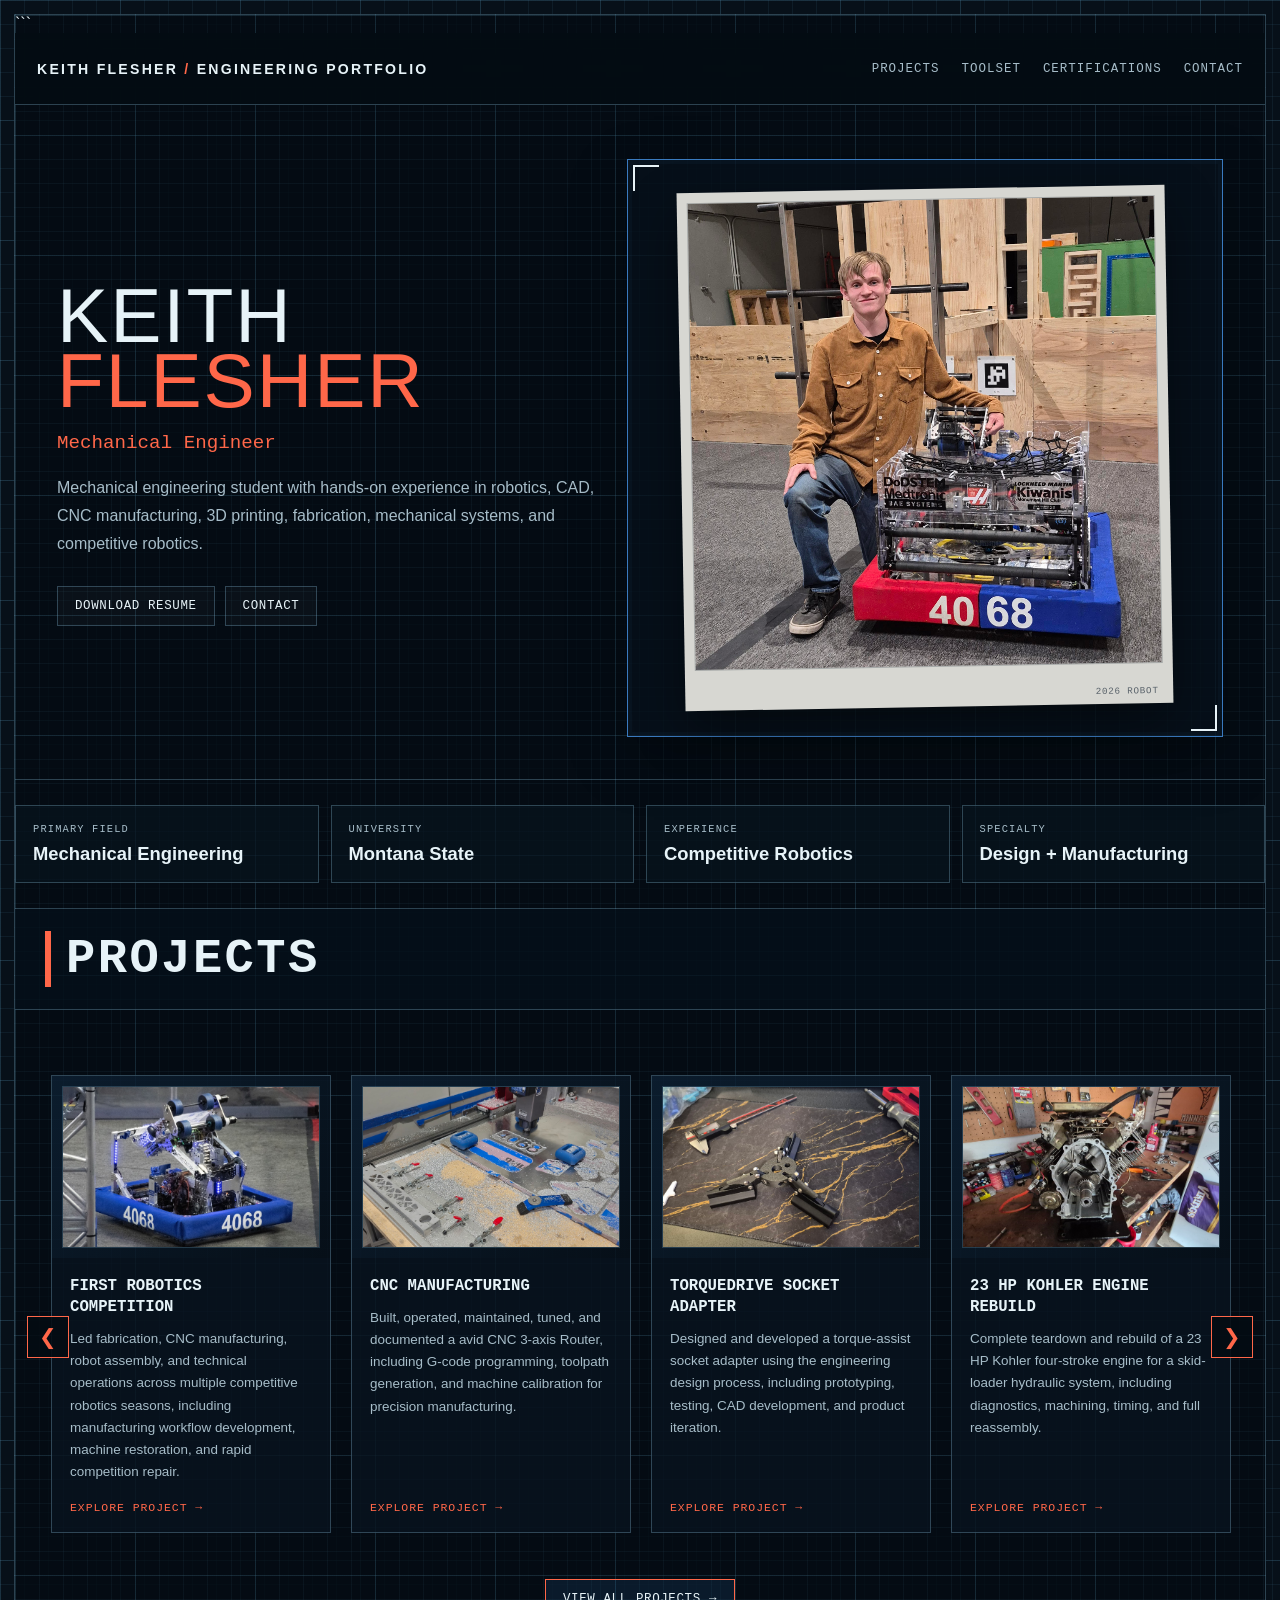
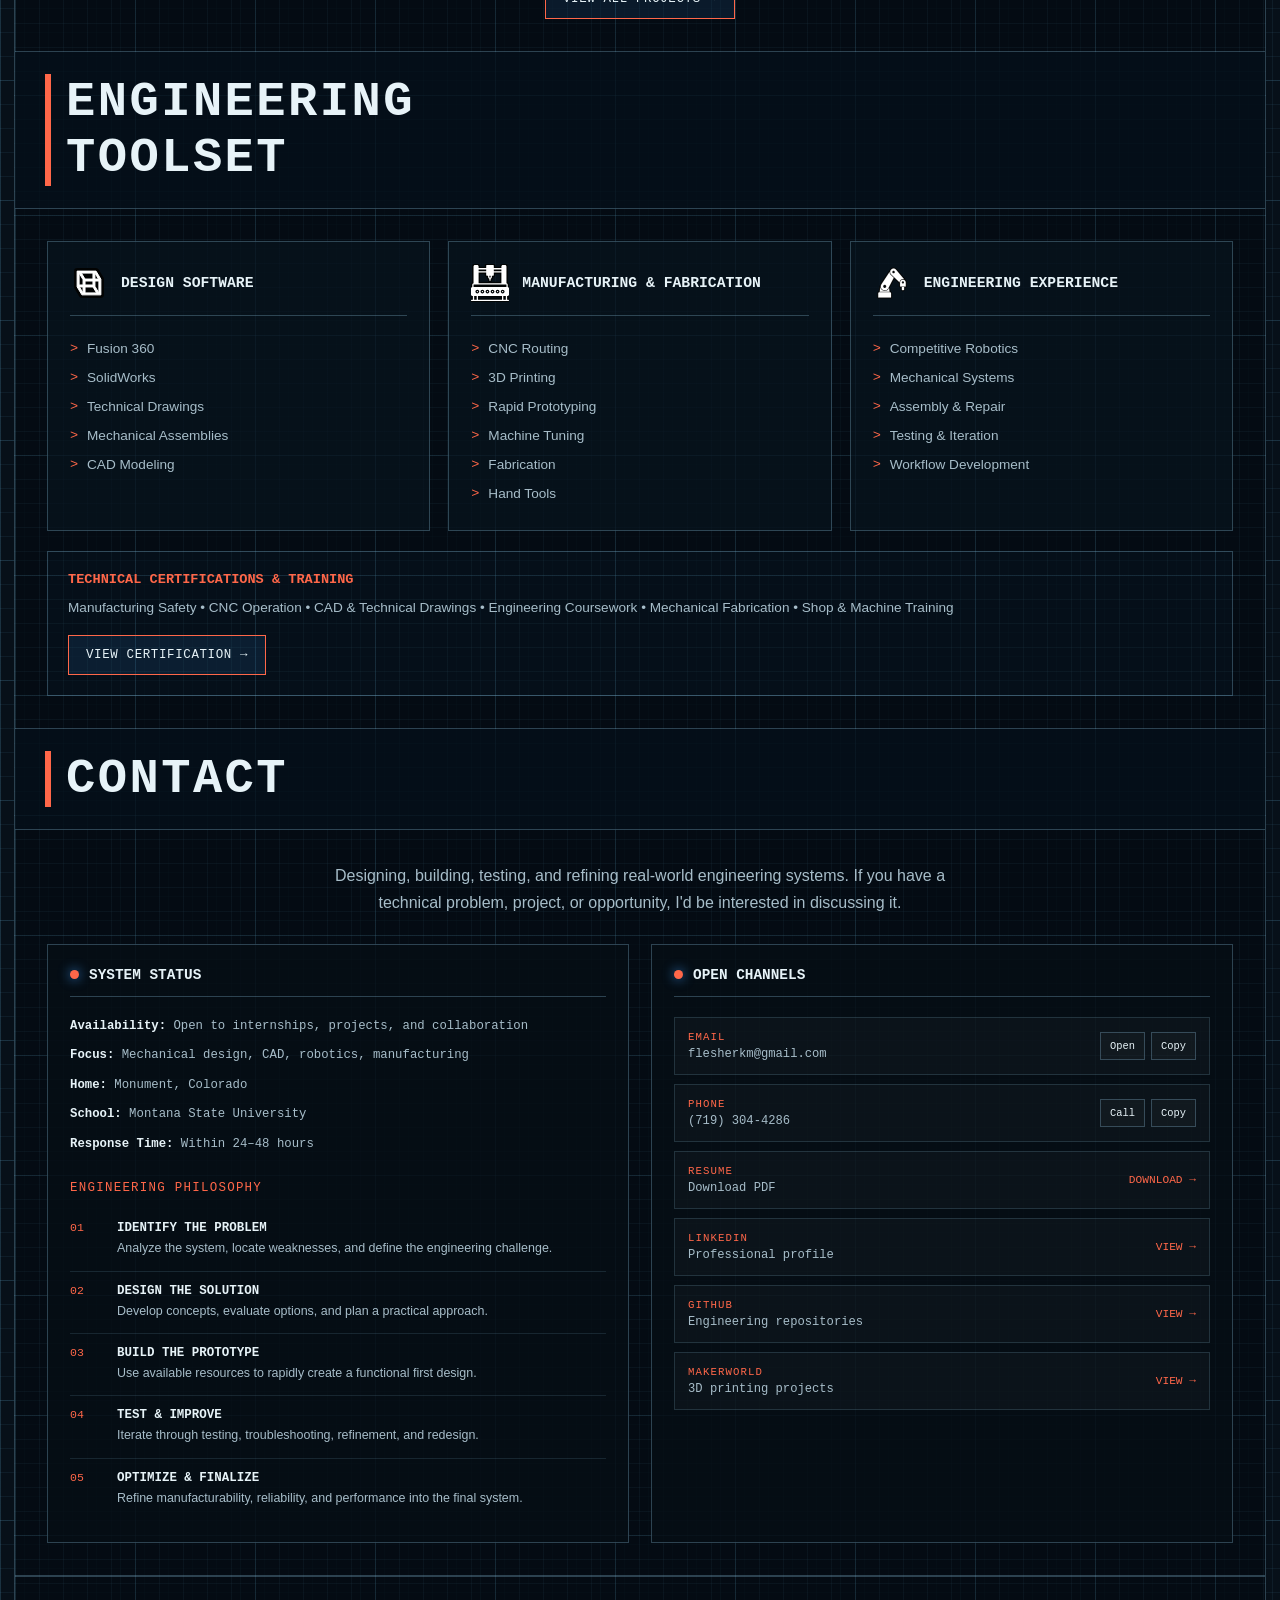
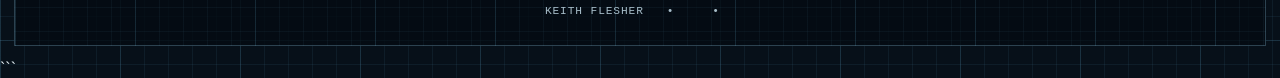
==== commit adfde4a6: "describe what changed" ====
--- a/index.html
+++ b/index.html
@@ -11,6 +11,16 @@
   <link rel="preconnect" href="https://fonts.googleapis.com">
   <link rel="preconnect" href="https://fonts.gstatic.com" crossorigin>
   <link href="https://fonts.googleapis.com/css2?family=Patrick+Hand&display=swap" rel="stylesheet">
+
+  <!-- Google tag (gtag.js) -->
+<script async src="https://www.googletagmanager.com/gtag/js?id=G-3DFWXLJSWL"></script>
+<script>
+  window.dataLayer = window.dataLayer || [];
+  function gtag(){dataLayer.push(arguments);}
+  gtag('js', new Date());
+
+  gtag('config', 'G-3DFWXLJSWL');
+</script>
 
   <style>
     :root {
